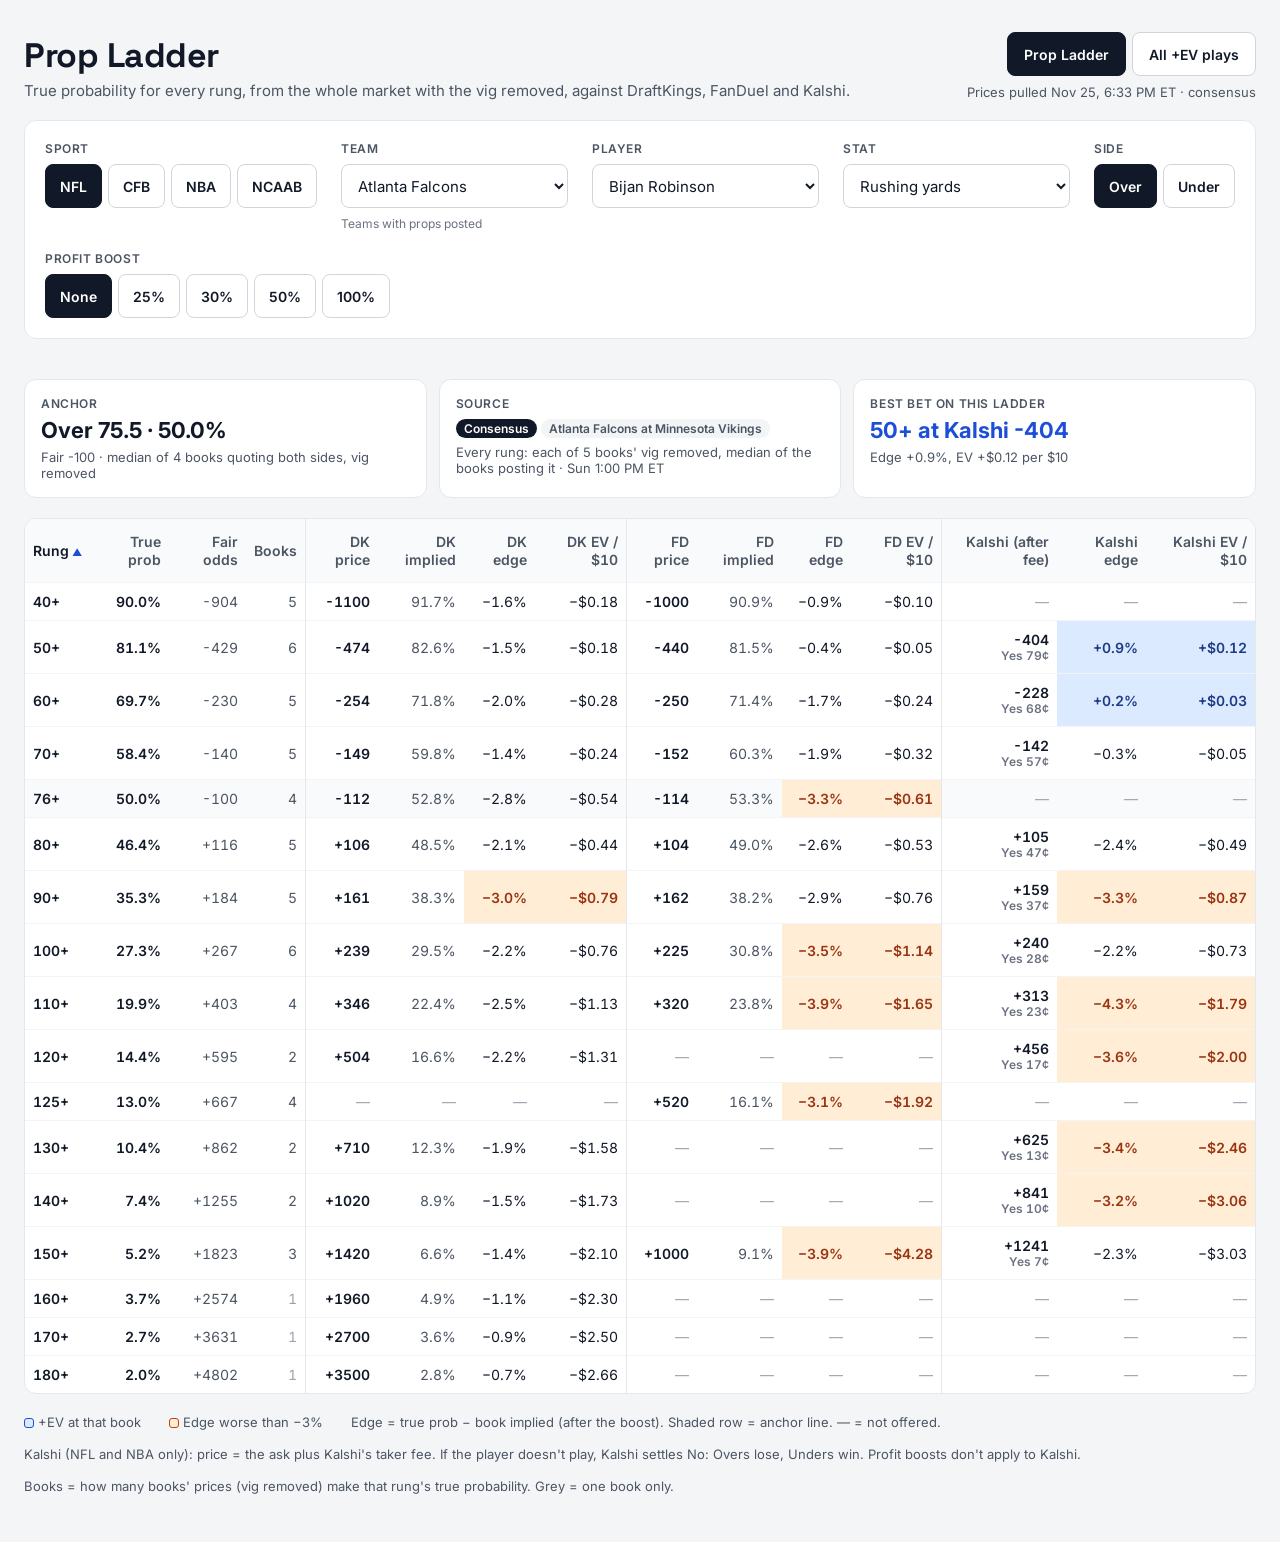
==== docs/index.html @ e1b98931 "Flag props whose true probability rests on one two-sided book ('1 source') Co-Authored-By: Claude Op" ====
<!doctype html>
<html lang="en">
<head>
<meta charset="utf-8">
<meta name="viewport" content="width=device-width, initial-scale=1">
<title>Prop Ladder</title>
<link rel="preconnect" href="https://fonts.googleapis.com">
<link href="https://fonts.googleapis.com/css2?family=Inter:wght@400;500;600;700&family=Space+Grotesk:wght@600;700&display=swap" rel="stylesheet">
<link rel="stylesheet" href="style.css">
</head>
<body>
<div class="wrap full">
  <header>
    <div>
      <h1>Prop Ladder</h1>
      <p class="sub">True probability for every rung, from the whole market with the vig removed, against DraftKings, FanDuel and Kalshi.</p>
    </div>
    <div class="hdr-right">
      <nav aria-label="Pages"><a href="index.html" aria-current="page">Prop Ladder</a><a href="plays.html">All +EV plays</a></nav>
      <p class="stamp" id="stamp">Loading prices…</p>
    </div>
  </header>

  <section class="card controls" aria-label="Choose a prop">
    <div class="field"><span class="lbl">Sport</span><div class="pills" id="sports"></div></div>
    <div class="field grow"><label class="lbl" for="team">Team</label><select id="team"></select><span class="hint">Teams with props posted</span></div>
    <div class="field grow"><label class="lbl" for="player">Player</label><select id="player"></select></div>
    <div class="field grow"><label class="lbl" for="stat">Stat</label><select id="stat"></select></div>
    <div class="field"><span class="lbl">Side</span><div class="pills" id="sides"></div></div>
    <div class="field"><span class="lbl">Profit boost</span><div class="pills" id="boosts"></div></div>
  </section>

  <div id="msg"></div>
  <section class="facts" id="facts" aria-label="Where the true probability comes from"></section>

  <section class="card tbl" aria-label="Ladder">
    <div class="scroll">
      <table class="fit">
        <thead><tr id="head">
          <th scope="col" class="l" data-k="rung" data-first="asc">Rung</th><th class="wr" scope="col" data-k="p">True prob</th><th class="wr" scope="col" data-k="fair">Fair odds</th><th scope="col" class="sep" data-k="n">Books</th>
          <th class="wr" scope="col" data-k="dkPrice">DK price</th><th class="wr" scope="col" data-k="dkBe">DK implied</th><th class="wr" scope="col" data-k="dkEdge">DK edge</th><th scope="col" class="wr sep" data-k="dkEv">DK EV / $10</th>
          <th class="wr" scope="col" data-k="fdPrice">FD price</th><th class="wr" scope="col" data-k="fdBe">FD implied</th><th class="wr" scope="col" data-k="fdEdge">FD edge</th><th scope="col" class="wr sep" data-k="fdEv">FD EV / $10</th>
          <th scope="col" class="wr" data-k="kaPrice">Kalshi (after fee)</th><th class="wr" scope="col" data-k="kaEdge">Kalshi edge</th><th class="wr" scope="col" data-k="kaEv">Kalshi EV / $10</th>
        </tr></thead>
        <tbody id="rows"></tbody>
      </table>
    </div>
  </section>

  <footer class="legend">
    <span><span class="sw" style="background:#DBEAFE;border:1px solid #1D4ED8"></span>+EV at that book</span>
    <span><span class="sw" style="background:#FFEDD5;border:1px solid #C2410C"></span>Edge worse than −3%</span>
    <span>Edge = true prob − book implied (after the boost). Shaded row = anchor line. — = not offered.</span>
    <span>Kalshi (NFL and NBA only): price = the ask plus Kalshi's taker fee. If the player doesn't play, Kalshi settles No: Overs lose, Unders win. Profit boosts don't apply to Kalshi.</span>
    <span>Books = how many books' prices (vig removed) make that rung's true probability. Grey = one book only.</span>
  </footer>
</div>
<script src="common.js"></script>
<script>
(async () => {
  const $ = (id) => document.getElementById(id);
  let data;
  try { data = await PL.load(); } catch (e) { $('stamp').textContent = 'Could not load prices'; $('msg').innerHTML = '<p class="warn">No price data yet. Run the Refresh prices Action in the repo.</p>'; return; }
  $('stamp').textContent = PL.stamp(data.pulledAt) + (data.source === 'wide' ? ' · wide (sharp first)' : ' · consensus');
  const props = data.props;
  const h = new URLSearchParams(location.hash.slice(1));
  const S = { sport: h.get('sport'), team: h.get('team'), pid: h.get('pid'), stat: h.get('stat'), side: h.get('side') || 'o', boost: +(h.get('boost') || 0), sort: { key: 'rung', dir: 'asc' } };

  const uniq = (xs) => [...new Set(xs)];
  function pills(el, items, cur, onPick) {
    el.innerHTML = '';
    for (const it of items) {
      const b = document.createElement('button');
      b.className = 'pill'; b.type = 'button'; b.textContent = it.label;
      b.setAttribute('aria-pressed', String(it.value === cur)); b.disabled = !!it.disabled;
      b.onclick = () => onPick(it.value);
      el.appendChild(b);
    }
  }
  function fill(sel, opts, cur) {
    sel.innerHTML = opts.map((o) => `<option value="${PL.esc(o.value)}"${o.value === cur ? ' selected' : ''}>${PL.esc(o.label)}</option>`).join('');
  }

  function render() {
    const sportsHave = uniq(props.map((p) => p.sport));
    if (!sportsHave.includes(S.sport)) S.sport = PL.SPORTS.find((s) => sportsHave.includes(s));
    pills($('sports'), PL.SPORTS.map((s) => ({ label: s, value: s, disabled: !sportsHave.includes(s) })), S.sport, (v) => { S.sport = v; S.team = S.pid = S.stat = null; render(); });

    const inSport = props.filter((p) => p.sport === S.sport);
    const teams = uniq(inSport.map((p) => p.teamName)).filter(Boolean).sort();
    if (!teams.includes(S.team)) S.team = teams[0];
    fill($('team'), teams.map((t) => ({ value: t, label: t })), S.team);

    const inTeam = inSport.filter((p) => p.teamName === S.team);
    const players = [...new Map(inTeam.map((p) => [p.pid, p.player])).entries()].sort((a, b) => a[1].localeCompare(b[1]));
    if (!players.some(([id]) => id === S.pid)) S.pid = players[0] && players[0][0];
    fill($('player'), players.map(([id, n]) => ({ value: id, label: n })), S.pid);

    const forPlayer = inTeam.filter((p) => p.pid === S.pid);
    if (!forPlayer.some((p) => p.stat === S.stat)) S.stat = forPlayer[0] && forPlayer[0].stat;
    fill($('stat'), forPlayer.map((p) => ({ value: p.stat, label: p.statLabel })), S.stat);

    pills($('sides'), [{ label: 'Over', value: 'o' }, { label: 'Under', value: 'u' }], S.side, (v) => { S.side = v; render(); });
    pills($('boosts'), PL.BOOSTS.map((b) => ({ label: b ? b + '%' : 'None', value: b })), S.boost, (v) => { S.boost = v; render(); });

    const prop = forPlayer.find((p) => p.stat === S.stat);
    history.replaceState(null, '', '#' + new URLSearchParams({ sport: S.sport || '', team: S.team || '', pid: S.pid || '', stat: S.stat || '', side: S.side, boost: S.boost }).toString());
    if (!prop) { $('facts').innerHTML = ''; $('rows').innerHTML = '<tr><td class="l" colspan="15">No props for this pick.</td></tr>'; return; }
    table(prop);
  }

  function table(prop) {
    const B = S.boost / 100, side = S.side, a = prop.anchor;
    let best = null;
    const rows = prop.rungs.filter((r) => r['dk' + side] != null || r['fd' + side] != null || r['ka' + side] != null).map((r) => {
      const { pW, pL } = PL.sideProbs(r, side);
      const pTrue = pW / Math.max(pW + pL, 1e-9);
      const k = { rung: side === 'o' ? r.l : -r.l, p: pTrue, fair: pTrue, n: r.n };
      const cells = ['dk', 'fd'].map((bk) => {
        const odds = r[bk + side];
        const sep = ' sep';
        if (odds == null) return `<td class="na">—</td><td class="na">—</td><td class="na">—</td><td class="na${sep}">—</td>`;
        const x = PL.price(odds, pW, pL, B);
        Object.assign(k, { [bk + 'Price']: PL.payout(odds), [bk + 'Be']: x.be, [bk + 'Edge']: x.edge, [bk + 'Ev']: x.ev });
        if (x.ev > 0 && (!best || x.ev > best.ev)) best = { ...x, odds, bk, label: PL.rungLabel(r.l, side) };
        const cls = x.edge > 0 ? 'plus' : x.edge < -0.03 ? 'minus' : '';
        return `<td class="b">${PL.fmtOdds(odds)}</td><td class="m">${PL.pct(x.be)}</td><td class="${cls}">${PL.signedPct(x.edge)}</td><td class="${cls}${sep}">${PL.money(x.ev)}</td>`;
      });
      // Kalshi: price already includes its taker fee; profit boosts don't apply
      const ko = r['ka' + side], kc = r['kp' + side];
      let kcells = '<td class="na">—</td><td class="na">—</td><td class="na">—</td>';
      if (ko != null) {
        const x = PL.price(ko, pW, pL, 0);
        Object.assign(k, { kaPrice: PL.payout(ko), kaEdge: x.edge, kaEv: x.ev });
        if (x.ev > 0 && (!best || x.ev > best.ev)) best = { ...x, odds: ko, bk: 'ka', label: PL.rungLabel(r.l, side) };
        const cls = x.edge > 0 ? 'plus' : x.edge < -0.03 ? 'minus' : '';
        kcells = `<td class="b">${PL.fmtOdds(ko)}<span class="sub2">${side === 'o' ? 'Yes' : 'No'} ${kc}¢</span></td><td class="${cls}">${PL.signedPct(x.edge)}</td><td class="${cls}">${PL.money(x.ev)}</td>`;
      }
      cells.push(kcells);
      return { k, html: `<tr class="${r.a ? 'anchor' : ''}"><th scope="row" class="l b">${PL.rungLabel(r.l, side)}</th><td class="b">${PL.pct(pTrue)}</td><td class="m">${PL.fair(pTrue)}</td><td class="m sep${r.n < 2 ? ' na' : ''}">${r.n}${r.sf ? ' · ' + r.ns + ' sharp' : ''}</td>${cells[0]}${cells[1]}${cells[2]}</tr>` };
    });
    PL.sortHeaders($('head'), S, () => table(prop));
    $('msg').innerHTML = a.n < 2 ? `<p class="warn"><b>1 source:</b> only one book quotes both sides of this prop, so its vig-free number rests on that single book${data.source === 'wide' ? ' (often an exchange)' : ''}. DraftKings, FanDuel and Kalshi prices below are real, but treat the true probabilities and edges as rough.</p>` : '';
    $('rows').innerHTML = PL.sortRows(rows, S.sort).map((x) => x.html).join('') || '<tr><td class="l" colspan="15">Neither book offers this side.</td></tr>';
    const curveTxt = data.source === 'wide'
      ? `Each book's vig removed; rungs 2+ sharp books price use the sharp books' median, the rest the median of all ${prop.books} books`
      : `Every rung: each of ${prop.books} books' vig removed, median of the books posting it`;
    const game = data.games.find((g) => g.id === prop.game);
    const vs = game ? (game.away.name + ' at ' + game.home.name) : '';
    $('facts').innerHTML = `
      <div class="card fact"><span class="lbl">Anchor</span><span class="big">Over ${a.l} · ${PL.pct(a.p)}</span>
        <span class="small">Fair ${PL.fmtOdds(a.fair)} · ${a.n >= 2 ? 'median of ' + a.n + ' books quoting both sides, vig removed' : 'only 1 book quotes both sides: weak anchor'}</span></div>
      <div class="card fact"><span class="lbl">Source</span><span><span class="tag dark">${data.source === 'wide' ? 'Wide · sharp first' : 'Consensus'}</span> <span class="tag">${PL.esc(vs)}</span></span>
        <span class="small">${PL.esc(curveTxt)} · ${PL.when(prop.start)} ET</span></div>
      <div class="card fact"><span class="lbl">Best bet on this ladder</span>
        <span class="big ${best ? 'good' : ''}">${best ? best.label + ' at ' + ({ dk: 'DraftKings', fd: 'FanDuel', ka: 'Kalshi' })[best.bk] + ' ' + PL.fmtOdds(best.odds) : 'No +EV rung'}</span>
        <span class="small">${best ? 'Edge ' + PL.signedPct(best.edge) + ', EV ' + PL.money(best.ev) + ' per $10' + (S.boost ? ' with the boost' : '') : 'Try the other side or a profit boost'}</span></div>`;
  }

  $('team').onchange = (e) => { S.team = e.target.value; S.pid = S.stat = null; render(); };
  $('player').onchange = (e) => { S.pid = e.target.value; S.stat = null; render(); };
  $('stat').onchange = (e) => { S.stat = e.target.value; render(); };
  render();
})();
</script>
</body>
</html>
---- docs/style.css ----
:root{--ink:#111827;--muted:#4B5563;--faint:#6B7280;--line:#E5E7EB;--soft:#F9FAFB;--bg:#F4F5F7;--plus-bg:#DBEAFE;--plus:#1E3A8A;--accent:#1D4ED8;--minus-bg:#FFEDD5;--minus:#9A3412}
*{box-sizing:border-box}
body{margin:0;background:var(--bg);color:var(--ink);font-family:Inter,system-ui,-apple-system,"Segoe UI",sans-serif}
a{color:var(--accent)}a:hover{color:#1E3A8A}
.wrap{max-width:1180px;margin:0 auto;padding:32px 24px 48px;display:flex;flex-direction:column;gap:20px}
header{display:flex;flex-wrap:wrap;align-items:flex-end;justify-content:space-between;gap:12px}
h1{margin:0;font-family:"Space Grotesk",Inter,sans-serif;font-size:34px;font-weight:700;letter-spacing:-.5px}
.sub{margin:4px 0 0;font-size:15px;color:var(--muted)}
.hdr-right{display:flex;flex-direction:column;align-items:flex-end;gap:8px}
nav{display:flex;gap:6px}
nav a{height:44px;display:inline-flex;align-items:center;padding:0 16px;border-radius:8px;border:1px solid #D1D5DB;background:#fff;color:var(--ink);font-size:14px;font-weight:600;text-decoration:none}
nav a[aria-current=page]{background:var(--ink);border-color:var(--ink);color:#fff}
.stamp{margin:0;font-size:13px;color:var(--muted)}
.card{background:#fff;border:1px solid var(--line);border-radius:12px}
.controls{padding:20px;display:flex;flex-wrap:wrap;gap:20px 24px;align-items:flex-start}
.field{display:flex;flex-direction:column;gap:8px}
.field.grow{flex:1 1 190px}
.lbl{font-size:12px;font-weight:600;color:var(--muted);text-transform:uppercase;letter-spacing:.6px}
.hint{font-size:12px;color:var(--faint)}
.pills{display:flex;gap:6px;flex-wrap:wrap}
.pill{height:44px;min-width:56px;padding:0 14px;border-radius:8px;font:600 14px Inter,system-ui,sans-serif;border:1px solid #D1D5DB;background:#fff;color:var(--ink);cursor:pointer}
.pill[aria-pressed=true]{background:var(--ink);border-color:var(--ink);color:#fff}
.pill:disabled{color:#9CA3AF;cursor:not-allowed}
select{height:44px;border:1px solid #D1D5DB;border-radius:8px;padding:0 12px;font:15px Inter,system-ui,sans-serif;background:#fff;color:var(--ink);width:100%}
.facts{display:grid;grid-template-columns:repeat(auto-fit,minmax(240px,1fr));gap:12px}
.fact{padding:16px;display:flex;flex-direction:column;gap:6px}
.big{font-size:22px;font-weight:700}
.big.good{color:var(--accent)}
.small{font-size:13px;color:var(--muted)}
.tag{display:inline-block;padding:2px 8px;border-radius:999px;font-size:12px;font-weight:600;background:#F3F4F6;color:var(--muted)}
.tag.dark{background:var(--ink);color:#fff}
.tbl{overflow:hidden}
.scroll{overflow-x:auto}
table{width:100%;border-collapse:collapse;font-size:14px;font-variant-numeric:tabular-nums}
th,td{padding:11px 10px;text-align:right;white-space:nowrap}
th:first-child,td:first-child{padding-left:16px}
th:last-child,td:last-child{padding-right:16px}
thead tr{background:var(--soft);color:var(--muted)}
thead th{font-weight:600}
tbody tr{border-top:1px solid #F3F4F6}
tbody tr.anchor{background:var(--soft)}
.l{text-align:left}
.sep{border-right:1px solid var(--line)}
.b{font-weight:600}
.m{color:var(--muted)}
.na{color:#9CA3AF}
.plus{background:var(--plus-bg);color:var(--plus);font-weight:600}
.minus{background:var(--minus-bg);color:var(--minus);font-weight:600}
.chip{display:inline-block;min-width:56px;padding:4px 8px;border-radius:6px;background:var(--plus-bg);color:var(--plus);font-weight:700}
.legend{display:flex;flex-wrap:wrap;gap:16px 28px;font-size:13px;color:var(--muted)}
.sw{display:inline-block;width:10px;height:10px;border-radius:3px;vertical-align:-1px;margin-right:4px}
.empty{margin:0;padding:24px 16px;color:var(--muted);font-size:14px}
.warn{padding:12px 16px;border-radius:10px;background:#FEF3C7;color:#78350F;font-size:14px}
@media (max-width:640px){.hdr-right{align-items:flex-start}h1{font-size:28px}}
.sort{background:none;border:0;padding:4px 0;font:inherit;color:inherit;cursor:pointer;white-space:nowrap}
.sort:hover{color:var(--ink)}
.arr{font-size:10px;color:var(--accent)}
th[aria-sort=ascending],th[aria-sort=descending]{color:var(--ink)}
.wrap.full{max-width:1440px}
.fit th,.fit td{padding:10px 8px}
.fit td.wr,.fit th.wr{white-space:normal}
.fit td.wr{min-width:110px}
.sub2{display:block;font-size:12px;color:var(--faint)}
.fit th.wr{min-width:0;line-height:1.25}
.fit th.wr .sort{white-space:normal;text-align:inherit}
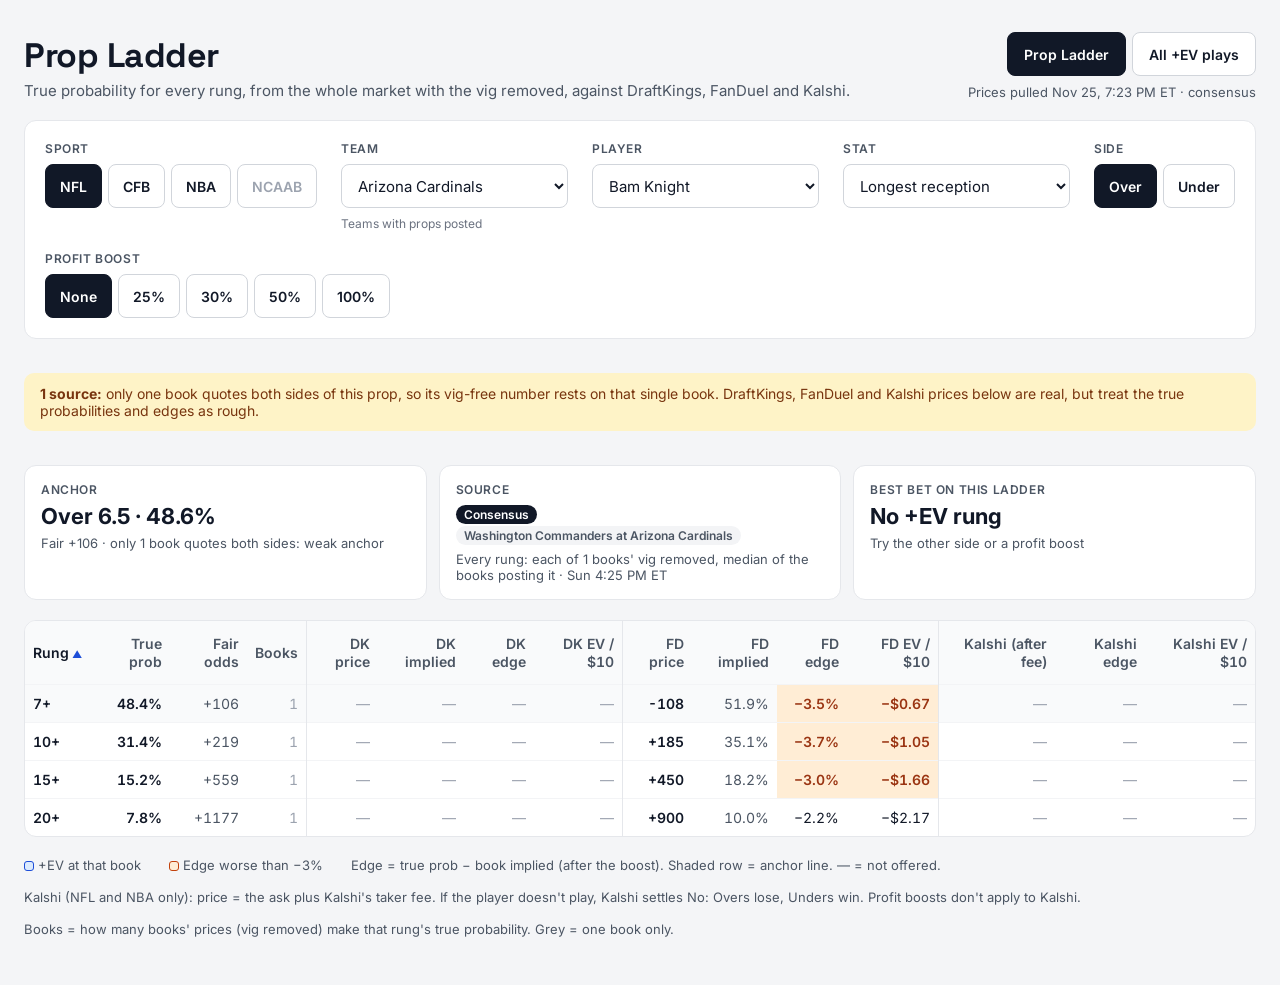
==== commit 880a1933: "Pinnacle version: PinnOdds anchor + shifted market ladder, own pages, play log and head-to-head Co-A" ====
--- a/docs/index.html
+++ b/docs/index.html
@@ -61,7 +61,7 @@
   const $ = (id) => document.getElementById(id);
   let data;
   try { data = await PL.load(); } catch (e) { $('stamp').textContent = 'Could not load prices'; $('msg').innerHTML = '<p class="warn">No price data yet. Run the Refresh prices Action in the repo.</p>'; return; }
-  $('stamp').textContent = PL.stamp(data.pulledAt) + (data.source === 'wide' ? ' · wide (sharp first)' : ' · consensus');
+  $('stamp').textContent = PL.stamp(data.pulledAt) + ({ wide: ' · wide (sharp first)', pinnacle: ' · Pinnacle' }[data.source] || ' · consensus');
   const props = data.props;
   const h = new URLSearchParams(location.hash.slice(1));
   const S = { sport: h.get('sport'), team: h.get('team'), pid: h.get('pid'), stat: h.get('stat'), side: h.get('side') || 'o', boost: +(h.get('boost') || 0), sort: { key: 'rung', dir: 'asc' } };
@@ -140,17 +140,21 @@
       return { k, html: `<tr class="${r.a ? 'anchor' : ''}"><th scope="row" class="l b">${PL.rungLabel(r.l, side)}</th><td class="b">${PL.pct(pTrue)}</td><td class="m">${PL.fair(pTrue)}</td><td class="m sep${r.n < 2 ? ' na' : ''}">${r.n}${r.sf ? ' · ' + r.ns + ' sharp' : ''}</td>${cells[0]}${cells[1]}${cells[2]}</tr>` };
     });
     PL.sortHeaders($('head'), S, () => table(prop));
-    $('msg').innerHTML = a.n < 2 ? `<p class="warn"><b>1 source:</b> only one book quotes both sides of this prop, so its vig-free number rests on that single book${data.source === 'wide' ? ' (often an exchange)' : ''}. DraftKings, FanDuel and Kalshi prices below are real, but treat the true probabilities and edges as rough.</p>` : '';
+    const isPin = data.source === 'pinnacle';
+    $('msg').innerHTML = isPin && !prop.pin ? `<p class="warn"><b>No Pinnacle line</b> for this prop, so these are the 9-book numbers. Pinnacle-based props are the ones with a Pinnacle anchor.</p>`
+      : (a.n < 2 && !prop.pin) ? `<p class="warn"><b>1 source:</b> only one book quotes both sides of this prop, so its vig-free number rests on that single book${data.source === 'wide' ? ' (often an exchange)' : ''}. DraftKings, FanDuel and Kalshi prices below are real, but treat the true probabilities and edges as rough.</p>` : '';
     $('rows').innerHTML = PL.sortRows(rows, S.sort).map((x) => x.html).join('') || '<tr><td class="l" colspan="15">Neither book offers this side.</td></tr>';
-    const curveTxt = data.source === 'wide'
+    const curveTxt = isPin && prop.pin
+      ? `Pinnacle sets the anchor; every rung is the 9-book market ladder shifted to match Pinnacle at its line`
+      : data.source === 'wide'
       ? `Each book's vig removed; rungs 2+ sharp books price use the sharp books' median, the rest the median of all ${prop.books} books`
       : `Every rung: each of ${prop.books} books' vig removed, median of the books posting it`;
     const game = data.games.find((g) => g.id === prop.game);
     const vs = game ? (game.away.name + ' at ' + game.home.name) : '';
     $('facts').innerHTML = `
-      <div class="card fact"><span class="lbl">Anchor</span><span class="big">Over ${a.l} · ${PL.pct(a.p)}</span>
-        <span class="small">Fair ${PL.fmtOdds(a.fair)} · ${a.n >= 2 ? 'median of ' + a.n + ' books quoting both sides, vig removed' : 'only 1 book quotes both sides: weak anchor'}</span></div>
-      <div class="card fact"><span class="lbl">Source</span><span><span class="tag dark">${data.source === 'wide' ? 'Wide · sharp first' : 'Consensus'}</span> <span class="tag">${PL.esc(vs)}</span></span>
+      <div class="card fact"><span class="lbl">${prop.pin ? 'Pinnacle anchor' : 'Anchor'}</span><span class="big">Over ${a.l} · ${PL.pct(a.p)}</span>
+        <span class="small">Fair ${PL.fmtOdds(a.fair)} · ${prop.pin ? "Pinnacle's line, vig removed" + (prop.pin.risk ? ' · Pinnacle limit $' + Number(prop.pin.risk).toLocaleString() : '') : a.n >= 2 ? 'median of ' + a.n + ' books quoting both sides, vig removed' : 'only 1 book quotes both sides: weak anchor'}</span></div>
+      <div class="card fact"><span class="lbl">Source</span><span><span class="tag dark">${isPin ? (prop.pin ? 'Pinnacle' : 'No Pinnacle line · 9-book') : data.source === 'wide' ? 'Wide · sharp first' : 'Consensus'}</span> <span class="tag">${PL.esc(vs)}</span></span>
         <span class="small">${PL.esc(curveTxt)} · ${PL.when(prop.start)} ET</span></div>
       <div class="card fact"><span class="lbl">Best bet on this ladder</span>
         <span class="big ${best ? 'good' : ''}">${best ? best.label + ' at ' + ({ dk: 'DraftKings', fd: 'FanDuel', ka: 'Kalshi' })[best.bk] + ' ' + PL.fmtOdds(best.odds) : 'No +EV rung'}</span>
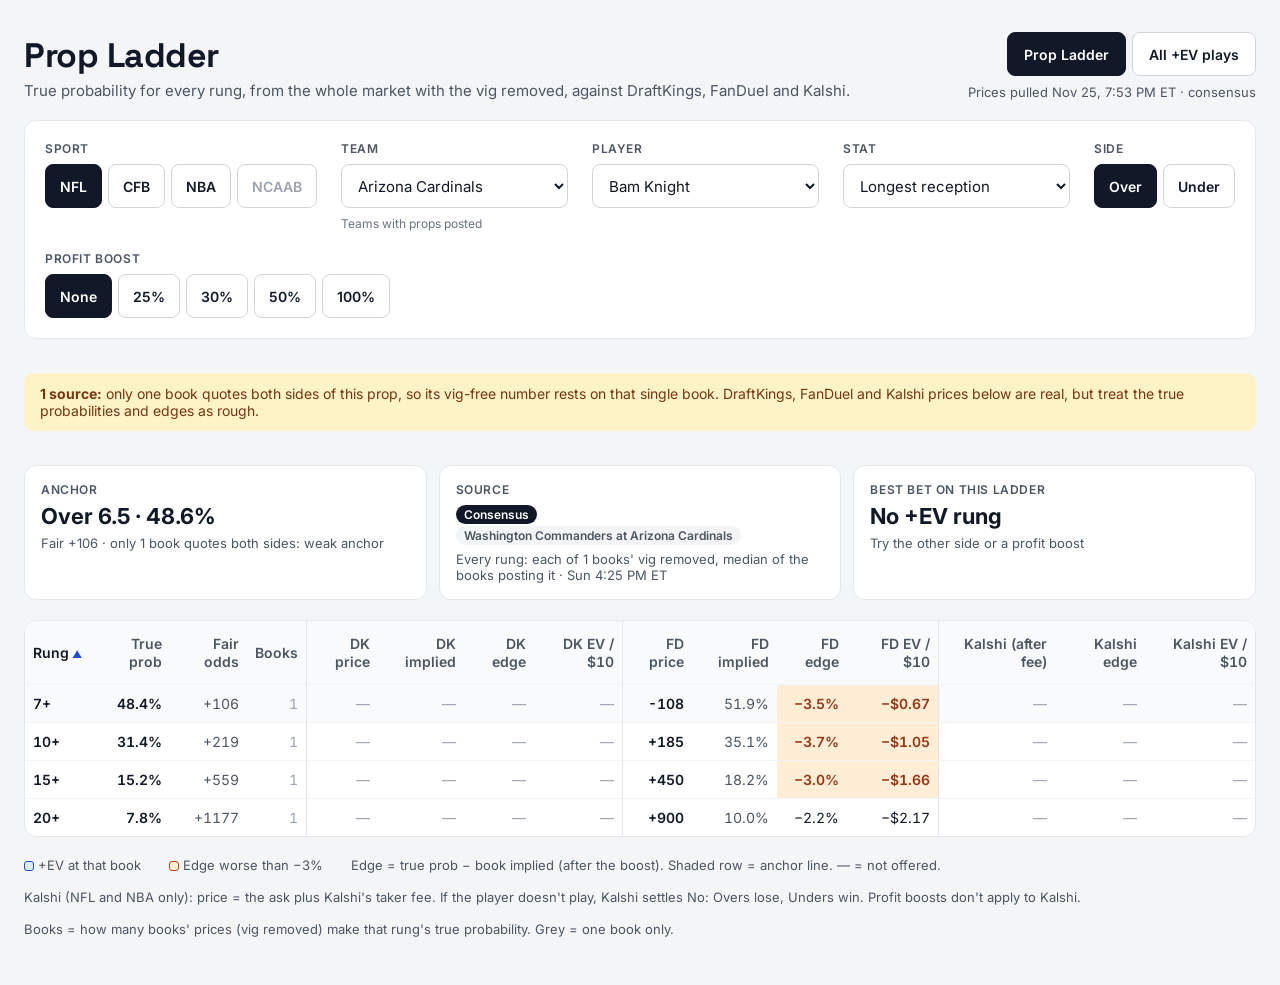
==== commit 8d6cf77d: "Pinnacle ladder: mark and start on Pinnacle-priced players and stats Co-Authored-By: Claude Opus 5.5" ====
--- a/docs/index.html
+++ b/docs/index.html
@@ -93,12 +93,14 @@
 
     const inTeam = inSport.filter((p) => p.teamName === S.team);
     const players = [...new Map(inTeam.map((p) => [p.pid, p.player])).entries()].sort((a, b) => a[1].localeCompare(b[1]));
-    if (!players.some(([id]) => id === S.pid)) S.pid = players[0] && players[0][0];
-    fill($('player'), players.map(([id, n]) => ({ value: id, label: n })), S.pid);
+    // Pinnacle version: mark (and start on) props Pinnacle actually prices
+    const pinPid = new Set(inTeam.filter((p) => p.pin).map((p) => p.pid));
+    if (!players.some(([id]) => id === S.pid)) S.pid = (players.find(([id]) => pinPid.has(id)) || players[0] || [])[0];
+    fill($('player'), players.map(([id, n]) => ({ value: id, label: n + (pinPid.has(id) ? ' · Pinnacle' : '') })), S.pid);
 
     const forPlayer = inTeam.filter((p) => p.pid === S.pid);
-    if (!forPlayer.some((p) => p.stat === S.stat)) S.stat = forPlayer[0] && forPlayer[0].stat;
-    fill($('stat'), forPlayer.map((p) => ({ value: p.stat, label: p.statLabel })), S.stat);
+    if (!forPlayer.some((p) => p.stat === S.stat)) S.stat = (forPlayer.find((p) => p.pin) || forPlayer[0] || {}).stat;
+    fill($('stat'), forPlayer.map((p) => ({ value: p.stat, label: p.statLabel + (p.pin ? ' · Pinnacle' : '') })), S.stat);
 
     pills($('sides'), [{ label: 'Over', value: 'o' }, { label: 'Under', value: 'u' }], S.side, (v) => { S.side = v; render(); });
     pills($('boosts'), PL.BOOSTS.map((b) => ({ label: b ? b + '%' : 'None', value: b })), S.boost, (v) => { S.boost = v; render(); });
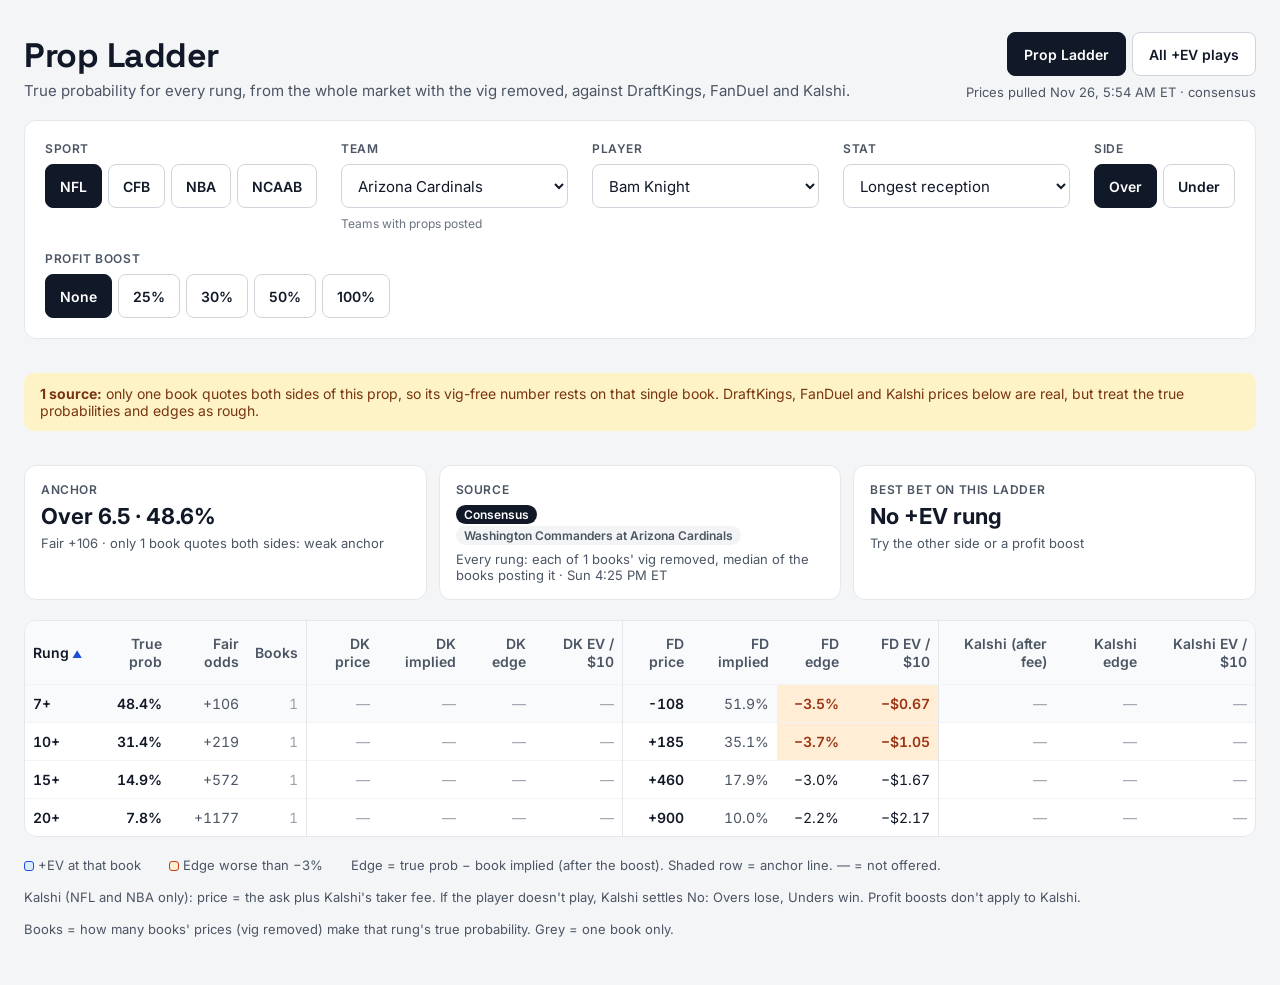
==== commit de72c86c: "Load the site bar on every page Co-Authored-By: Claude Fable 5.2 <noreply@anthropic.com> Claude-Sess" ====
--- a/docs/index.html
+++ b/docs/index.html
@@ -9,6 +9,7 @@
 <link rel="stylesheet" href="style.css">
 </head>
 <body>
+<script src="/site-bar.js" data-shell="2"></script>
 <div class="wrap full">
   <header>
     <div>
--- a/docs/style.css
+++ b/docs/style.css
@@ -7,9 +7,9 @@
 h1{margin:0;font-family:"Space Grotesk",Inter,sans-serif;font-size:34px;font-weight:700;letter-spacing:-.5px}
 .sub{margin:4px 0 0;font-size:15px;color:var(--muted)}
 .hdr-right{display:flex;flex-direction:column;align-items:flex-end;gap:8px}
-nav{display:flex;gap:6px}
-nav a{height:44px;display:inline-flex;align-items:center;padding:0 16px;border-radius:8px;border:1px solid #D1D5DB;background:#fff;color:var(--ink);font-size:14px;font-weight:600;text-decoration:none}
-nav a[aria-current=page]{background:var(--ink);border-color:var(--ink);color:#fff}
+nav[aria-label=Pages]{display:flex;gap:6px}
+nav[aria-label=Pages] a{height:44px;display:inline-flex;align-items:center;padding:0 16px;border-radius:8px;border:1px solid #D1D5DB;background:#fff;color:var(--ink);font-size:14px;font-weight:600;text-decoration:none}
+nav[aria-label=Pages] a[aria-current=page]{background:var(--ink);border-color:var(--ink);color:#fff}
 .stamp{margin:0;font-size:13px;color:var(--muted)}
 .card{background:#fff;border:1px solid var(--line);border-radius:12px}
 .controls{padding:20px;display:flex;flex-wrap:wrap;gap:20px 24px;align-items:flex-start}
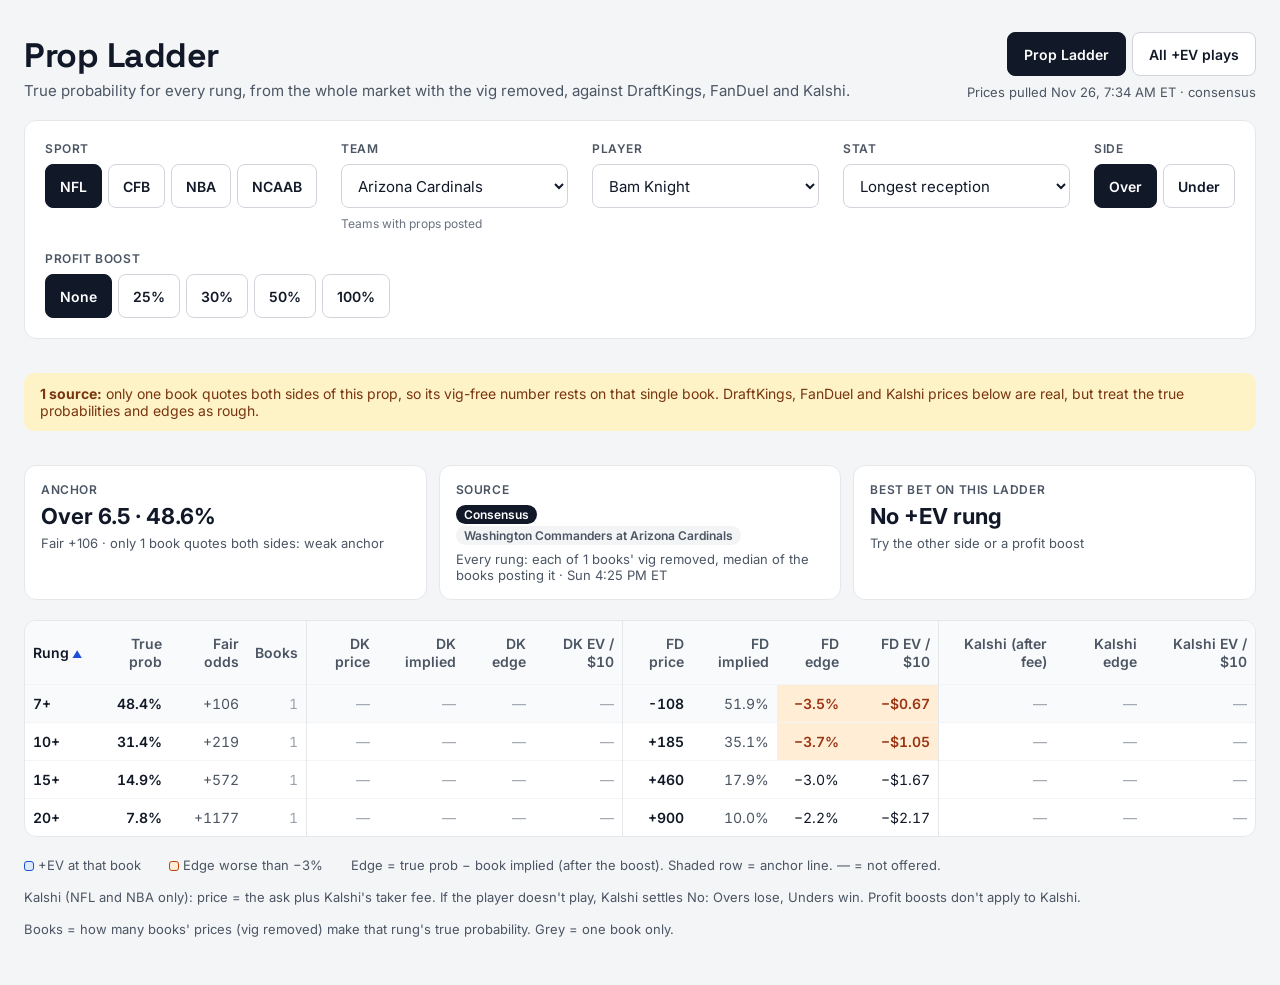
==== commit cddc948e: "Phones: ladder, All +EV plays and Results summaries as cards Co-Authored-By: Claude Fable 5.2 <norep" ====
--- a/docs/index.html
+++ b/docs/index.html
@@ -36,7 +36,7 @@
 
   <section class="card tbl" aria-label="Ladder">
     <div class="scroll">
-      <table class="fit">
+      <table class="fit m-ladder">
         <thead><tr id="head">
           <th scope="col" class="l" data-k="rung" data-first="asc">Rung</th><th class="wr" scope="col" data-k="p">True prob</th><th class="wr" scope="col" data-k="fair">Fair odds</th><th scope="col" class="sep" data-k="n">Books</th>
           <th class="wr" scope="col" data-k="dkPrice">DK price</th><th class="wr" scope="col" data-k="dkBe">DK implied</th><th class="wr" scope="col" data-k="dkEdge">DK edge</th><th scope="col" class="wr sep" data-k="dkEv">DK EV / $10</th>
--- a/docs/style.css
+++ b/docs/style.css
@@ -63,3 +63,33 @@
 .sub2{display:block;font-size:12px;color:var(--faint)}
 .fit th.wr{min-width:0;line-height:1.25}
 .fit th.wr .sort{white-space:normal;text-align:inherit}
+
+/* ---- phones: every table as one card per row (labels come from the rules below, so a column
+   added, removed or reordered in a table means updating its labels here) ---- */
+.m-more{display:none}
+@media (max-width:760px){
+.m-ladder,.m-plays,table.compact,.m-ladder tbody,.m-plays tbody tbody,table.compact tbody{display:block}
+.m-ladder thead,.m-plays thead thead,table.compact thead{display:none}
+.m-ladder tr,.m-plays tr tr,table.compact tr{display:grid;grid-template-columns:repeat(4,minmax(0,1fr));gap:8px 10px;padding:12px 16px;border-top:1px solid var(--line,#E5E7EB)}
+.m-ladder tr:first-child,.m-plays tr:first-child tr:first-child,table.compact tr:first-child{border-top:0}
+.m-ladder th,.m-ladder td,.m-plays td td,table.compact th,table.compact td{display:block;min-width:0;padding:0;text-align:left;white-space:normal;font-size:15px}
+.m-ladder td::before,.m-plays td::before td::before,table.compact td::before{display:block;font-size:11px;font-weight:500;letter-spacing:.02em;color:#6B7280;line-height:1.3}
+td[colspan]{grid-column:1/-1}td[colspan]::before{content:none!important}
+.m-ladder th{font-size:20px;align-self:center}
+.m-ladder td.na:nth-child(n+5){display:none}
+.m-ladder td:nth-child(13){grid-column:1/span 2}
+.m-ladder tr>:nth-child(2)::before{content:"True prob"}.m-ladder tr>:nth-child(3)::before{content:"Fair odds"}.m-ladder tr>:nth-child(4)::before{content:"Books"}.m-ladder tr>:nth-child(5)::before{content:"DK price"}.m-ladder tr>:nth-child(6)::before{content:"DK implied"}.m-ladder tr>:nth-child(7)::before{content:"DK edge"}.m-ladder tr>:nth-child(8)::before{content:"DK EV / $10"}.m-ladder tr>:nth-child(9)::before{content:"FD price"}.m-ladder tr>:nth-child(10)::before{content:"FD implied"}.m-ladder tr>:nth-child(11)::before{content:"FD edge"}.m-ladder tr>:nth-child(12)::before{content:"FD EV / $10"}.m-ladder tr>:nth-child(13)::before{content:"Kalshi (after fee)"}.m-ladder tr>:nth-child(14)::before{content:"Kalshi edge"}.m-ladder tr>:nth-child(15)::before{content:"Kalshi EV / $10"}
+.m-plays tr{grid-template-columns:repeat(3,minmax(0,1fr))}
+.m-plays td:nth-child(1){grid-column:1;grid-row:1;align-self:center}
+.m-plays td:nth-child(2){grid-column:2/-1;grid-row:1;font-size:16px;align-self:center}
+.m-plays td:nth-child(3),.m-plays td:nth-child(10){grid-column:1/-1}
+.m-plays td.wr{min-width:0}
+.m-plays tr>:nth-child(4)::before{content:"Book"}.m-plays tr>:nth-child(5)::before{content:"Price"}.m-plays tr>:nth-child(6)::before{content:"Book implied"}.m-plays tr>:nth-child(7)::before{content:"True prob"}.m-plays tr>:nth-child(8)::before{content:"EV / $10"}.m-plays tr>:nth-child(9)::before{content:"Books"}.m-plays tr>:nth-child(10)::before{content:"Game"}
+.m-plays tbody:not(.all) tr:nth-child(n+26){display:none}
+.m-more{display:block;margin:0;padding:8px 16px 16px}
+
+table.compact tr{grid-template-columns:repeat(3,minmax(0,1fr))}
+table.compact th{grid-column:1/-1;font-size:16px;padding-left:0!important}
+.m-ladder th{padding-left:0!important}.m-ladder .sep,.m-plays .sep{border:0}
+table.compact:has(#hhead) tr>:nth-child(2)::before{content:"Props"}table.compact:has(#hhead) tr>:nth-child(3)::before{content:"Rungs"}table.compact:has(#hhead) tr>:nth-child(4)::before{content:"Brier 9-book"}table.compact:has(#hhead) tr>:nth-child(5)::before{content:"Brier Wide"}table.compact:has(#hhead) tr>:nth-child(6)::before{content:"Wide − 9-book"}table.compact:has(#hhead) tr>:nth-child(7)::before{content:"Avg gap"}table.compact:not(:has(#hhead)) tr>:nth-child(2)::before{content:"Plays"}table.compact:not(:has(#hhead)) tr>:nth-child(3)::before{content:"W-L"}table.compact:not(:has(#hhead)) tr>:nth-child(4)::before{content:"Win %"}table.compact:not(:has(#hhead)) tr>:nth-child(5)::before{content:"Exp."}table.compact:not(:has(#hhead)) tr>:nth-child(6)::before{content:"Profit"}table.compact:not(:has(#hhead)) tr>:nth-child(7)::before{content:"ROI"}table.compact:not(:has(#hhead)) tr>:nth-child(8)::before{content:"CLV"}
+}
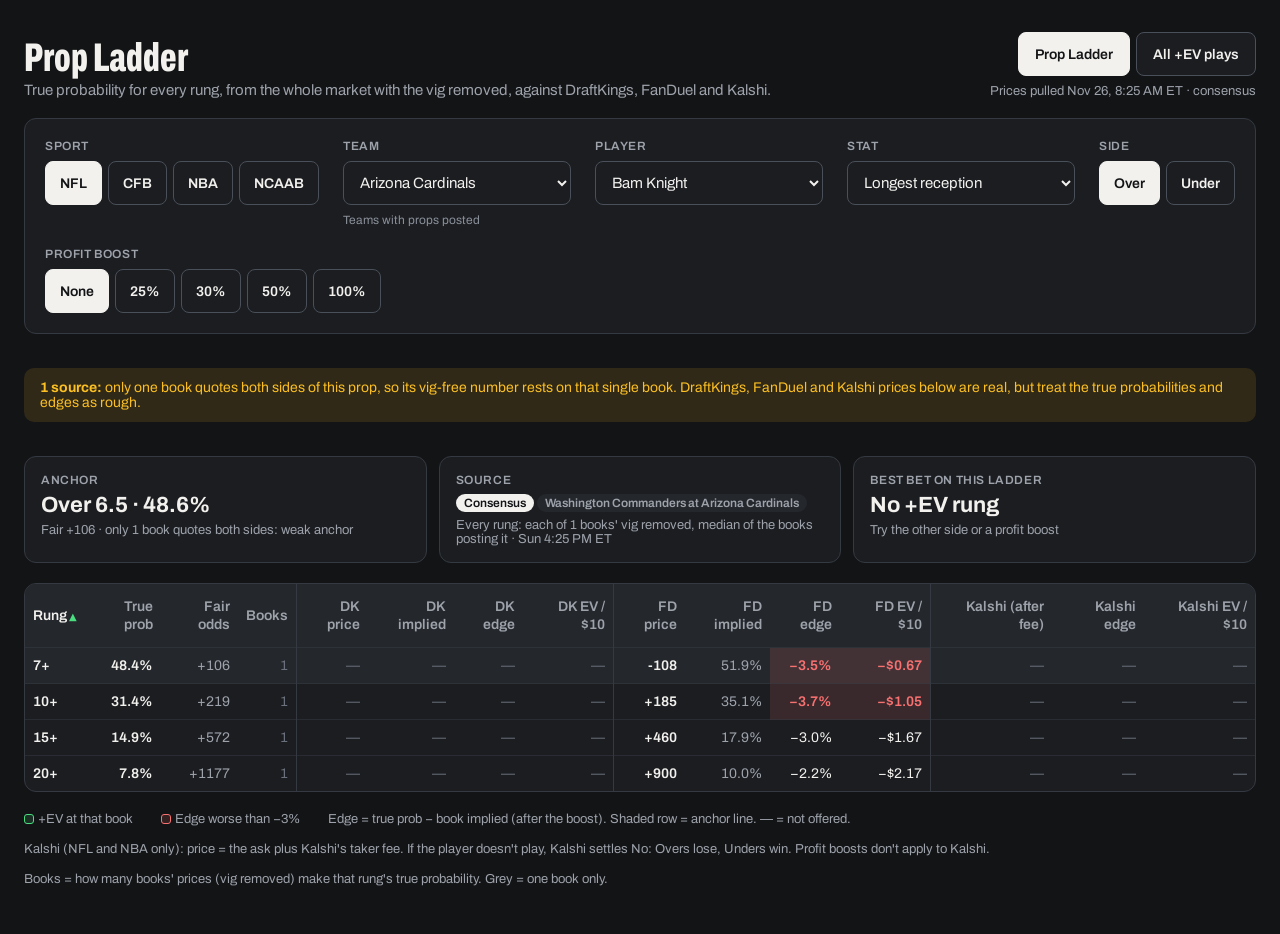
==== commit db544b60: "One site: Prop Ladder goes dark; repair the phone card rules The pages use the Weekly Gridiron Board" ====
--- a/docs/index.html
+++ b/docs/index.html
@@ -5,7 +5,7 @@
 <meta name="viewport" content="width=device-width, initial-scale=1">
 <title>Prop Ladder</title>
 <link rel="preconnect" href="https://fonts.googleapis.com">
-<link href="https://fonts.googleapis.com/css2?family=Inter:wght@400;500;600;700&family=Space+Grotesk:wght@600;700&display=swap" rel="stylesheet">
+<link href="https://fonts.googleapis.com/css2?family=Archivo:wdth,wght@62..125,400..800&display=swap" rel="stylesheet">
 <link rel="stylesheet" href="style.css">
 </head>
 <body>
@@ -49,8 +49,8 @@
   </section>
 
   <footer class="legend">
-    <span><span class="sw" style="background:#DBEAFE;border:1px solid #1D4ED8"></span>+EV at that book</span>
-    <span><span class="sw" style="background:#FFEDD5;border:1px solid #C2410C"></span>Edge worse than −3%</span>
+    <span><span class="sw" style="background:var(--plus-bg);border:1px solid var(--plus)"></span>+EV at that book</span>
+    <span><span class="sw" style="background:var(--minus-bg);border:1px solid var(--minus)"></span>Edge worse than −3%</span>
     <span>Edge = true prob − book implied (after the boost). Shaded row = anchor line. — = not offered.</span>
     <span>Kalshi (NFL and NBA only): price = the ask plus Kalshi's taker fee. If the player doesn't play, Kalshi settles No: Overs lose, Unders win. Profit boosts don't apply to Kalshi.</span>
     <span>Books = how many books' prices (vig removed) make that rung's true probability. Grey = one book only.</span>
--- a/docs/style.css
+++ b/docs/style.css
@@ -1,34 +1,35 @@
-:root{--ink:#111827;--muted:#4B5563;--faint:#6B7280;--line:#E5E7EB;--soft:#F9FAFB;--bg:#F4F5F7;--plus-bg:#DBEAFE;--plus:#1E3A8A;--accent:#1D4ED8;--minus-bg:#FFEDD5;--minus:#9A3412}
+:root{--ink:#f2f1ee;--muted:#9da2ab;--faint:#8a909a;--line:#353a42;--hair:rgba(53,58,66,.55);--edge:#4a505a;--soft:#24272c;--bg:#131416;--panel:#1b1d21;--on-ink:#131416;--off:#6b717c;--plus-bg:rgba(74,222,128,.14);--plus:#4ade80;--accent:#4ade80;--minus-bg:rgba(248,113,113,.14);--minus:#f87171;--warn-bg:rgba(251,191,36,.12);--warn:#fbbf24;--chart:#5598e7;color-scheme:dark}
+@media print{:root{--ink:#111827;--muted:#4B5563;--faint:#6B7280;--line:#E5E7EB;--hair:#F3F4F6;--edge:#D1D5DB;--soft:#F9FAFB;--bg:#fff;--panel:#fff;--on-ink:#fff;--off:#9CA3AF;--plus-bg:#DBEAFE;--plus:#1E3A8A;--accent:#1D4ED8;--minus-bg:#FFEDD5;--minus:#9A3412;--warn-bg:#FEF3C7;--warn:#78350F;--chart:#1D4ED8;color-scheme:light}}
 *{box-sizing:border-box}
-body{margin:0;background:var(--bg);color:var(--ink);font-family:Inter,system-ui,-apple-system,"Segoe UI",sans-serif}
-a{color:var(--accent)}a:hover{color:#1E3A8A}
+body{margin:0;background:var(--bg);color:var(--ink);font-family:Archivo,system-ui,-apple-system,"Segoe UI",sans-serif}
+a{color:var(--ink)}a:hover{color:var(--on-ink)}
 .wrap{max-width:1180px;margin:0 auto;padding:32px 24px 48px;display:flex;flex-direction:column;gap:20px}
 header{display:flex;flex-wrap:wrap;align-items:flex-end;justify-content:space-between;gap:12px}
-h1{margin:0;font-family:"Space Grotesk",Inter,sans-serif;font-size:34px;font-weight:700;letter-spacing:-.5px}
+h1{margin:0;font-family:Archivo,system-ui,sans-serif;font-size:40px;font-weight:800;font-stretch:62%;letter-spacing:0;line-height:1}
 .sub{margin:4px 0 0;font-size:15px;color:var(--muted)}
 .hdr-right{display:flex;flex-direction:column;align-items:flex-end;gap:8px}
 nav[aria-label=Pages]{display:flex;gap:6px}
-nav[aria-label=Pages] a{height:44px;display:inline-flex;align-items:center;padding:0 16px;border-radius:8px;border:1px solid #D1D5DB;background:#fff;color:var(--ink);font-size:14px;font-weight:600;text-decoration:none}
-nav[aria-label=Pages] a[aria-current=page]{background:var(--ink);border-color:var(--ink);color:#fff}
+nav[aria-label=Pages] a{height:44px;display:inline-flex;align-items:center;padding:0 16px;border-radius:8px;border:1px solid var(--edge);background:var(--panel);color:var(--ink);font-size:14px;font-weight:600;text-decoration:none}
+nav[aria-label=Pages] a[aria-current=page]{background:var(--ink);border-color:var(--ink);color:var(--on-ink)}
 .stamp{margin:0;font-size:13px;color:var(--muted)}
-.card{background:#fff;border:1px solid var(--line);border-radius:12px}
+.card{background:var(--panel);border:1px solid var(--line);border-radius:12px}
 .controls{padding:20px;display:flex;flex-wrap:wrap;gap:20px 24px;align-items:flex-start}
 .field{display:flex;flex-direction:column;gap:8px}
 .field.grow{flex:1 1 190px}
 .lbl{font-size:12px;font-weight:600;color:var(--muted);text-transform:uppercase;letter-spacing:.6px}
 .hint{font-size:12px;color:var(--faint)}
 .pills{display:flex;gap:6px;flex-wrap:wrap}
-.pill{height:44px;min-width:56px;padding:0 14px;border-radius:8px;font:600 14px Inter,system-ui,sans-serif;border:1px solid #D1D5DB;background:#fff;color:var(--ink);cursor:pointer}
-.pill[aria-pressed=true]{background:var(--ink);border-color:var(--ink);color:#fff}
-.pill:disabled{color:#9CA3AF;cursor:not-allowed}
-select{height:44px;border:1px solid #D1D5DB;border-radius:8px;padding:0 12px;font:15px Inter,system-ui,sans-serif;background:#fff;color:var(--ink);width:100%}
+.pill{height:44px;min-width:56px;padding:0 14px;border-radius:8px;font:600 14px Archivo,system-ui,sans-serif;border:1px solid var(--edge);background:var(--panel);color:var(--ink);cursor:pointer}
+.pill[aria-pressed=true]{background:var(--ink);border-color:var(--ink);color:var(--on-ink)}
+.pill:disabled{color:var(--off);cursor:not-allowed}
+select{height:44px;border:1px solid var(--edge);border-radius:8px;padding:0 12px;font:15px Archivo,system-ui,sans-serif;background:var(--panel);color:var(--ink);width:100%}
 .facts{display:grid;grid-template-columns:repeat(auto-fit,minmax(240px,1fr));gap:12px}
 .fact{padding:16px;display:flex;flex-direction:column;gap:6px}
 .big{font-size:22px;font-weight:700}
 .big.good{color:var(--accent)}
 .small{font-size:13px;color:var(--muted)}
-.tag{display:inline-block;padding:2px 8px;border-radius:999px;font-size:12px;font-weight:600;background:#F3F4F6;color:var(--muted)}
-.tag.dark{background:var(--ink);color:#fff}
+.tag{display:inline-block;padding:2px 8px;border-radius:999px;font-size:12px;font-weight:600;background:var(--soft);color:var(--muted)}
+.tag.dark{background:var(--ink);color:var(--on-ink)}
 .tbl{overflow:hidden}
 .scroll{overflow-x:auto}
 table{width:100%;border-collapse:collapse;font-size:14px;font-variant-numeric:tabular-nums}
@@ -37,20 +38,20 @@
 th:last-child,td:last-child{padding-right:16px}
 thead tr{background:var(--soft);color:var(--muted)}
 thead th{font-weight:600}
-tbody tr{border-top:1px solid #F3F4F6}
+tbody tr{border-top:1px solid var(--hair)}
 tbody tr.anchor{background:var(--soft)}
 .l{text-align:left}
 .sep{border-right:1px solid var(--line)}
 .b{font-weight:600}
 .m{color:var(--muted)}
-.na{color:#9CA3AF}
+.na{color:var(--off)}
 .plus{background:var(--plus-bg);color:var(--plus);font-weight:600}
 .minus{background:var(--minus-bg);color:var(--minus);font-weight:600}
 .chip{display:inline-block;min-width:56px;padding:4px 8px;border-radius:6px;background:var(--plus-bg);color:var(--plus);font-weight:700}
 .legend{display:flex;flex-wrap:wrap;gap:16px 28px;font-size:13px;color:var(--muted)}
 .sw{display:inline-block;width:10px;height:10px;border-radius:3px;vertical-align:-1px;margin-right:4px}
 .empty{margin:0;padding:24px 16px;color:var(--muted);font-size:14px}
-.warn{padding:12px 16px;border-radius:10px;background:#FEF3C7;color:#78350F;font-size:14px}
+.warn{padding:12px 16px;border-radius:10px;background:var(--warn-bg);color:var(--warn);font-size:14px}
 @media (max-width:640px){.hdr-right{align-items:flex-start}h1{font-size:28px}}
 .sort{background:none;border:0;padding:4px 0;font:inherit;color:inherit;cursor:pointer;white-space:nowrap}
 .sort:hover{color:var(--ink)}
@@ -68,12 +69,12 @@
    added, removed or reordered in a table means updating its labels here) ---- */
 .m-more{display:none}
 @media (max-width:760px){
-.m-ladder,.m-plays,table.compact,.m-ladder tbody,.m-plays tbody tbody,table.compact tbody{display:block}
-.m-ladder thead,.m-plays thead thead,table.compact thead{display:none}
-.m-ladder tr,.m-plays tr tr,table.compact tr{display:grid;grid-template-columns:repeat(4,minmax(0,1fr));gap:8px 10px;padding:12px 16px;border-top:1px solid var(--line,#E5E7EB)}
-.m-ladder tr:first-child,.m-plays tr:first-child tr:first-child,table.compact tr:first-child{border-top:0}
-.m-ladder th,.m-ladder td,.m-plays td td,table.compact th,table.compact td{display:block;min-width:0;padding:0;text-align:left;white-space:normal;font-size:15px}
-.m-ladder td::before,.m-plays td::before td::before,table.compact td::before{display:block;font-size:11px;font-weight:500;letter-spacing:.02em;color:#6B7280;line-height:1.3}
+.m-ladder,.m-plays,table.compact,.m-ladder tbody,.m-plays tbody,table.compact tbody{display:block}
+.m-ladder thead,.m-plays thead,table.compact thead{display:none}
+.m-ladder tr,.m-plays tr,table.compact tr{display:grid;grid-template-columns:repeat(4,minmax(0,1fr));gap:8px 10px;padding:12px 16px;border-top:1px solid var(--line,#E5E7EB)}
+.m-ladder tr:first-child,.m-plays tr:first-child,table.compact tr:first-child{border-top:0}
+.m-ladder th,.m-ladder td,.m-plays td,table.compact th,table.compact td{display:block;min-width:0;padding:0;text-align:left;white-space:normal;font-size:15px}
+.m-ladder td::before,.m-plays td::before,table.compact td::before{display:block;font-size:11px;font-weight:500;letter-spacing:.02em;color:var(--faint);line-height:1.3}
 td[colspan]{grid-column:1/-1}td[colspan]::before{content:none!important}
 .m-ladder th{font-size:20px;align-self:center}
 .m-ladder td.na:nth-child(n+5){display:none}
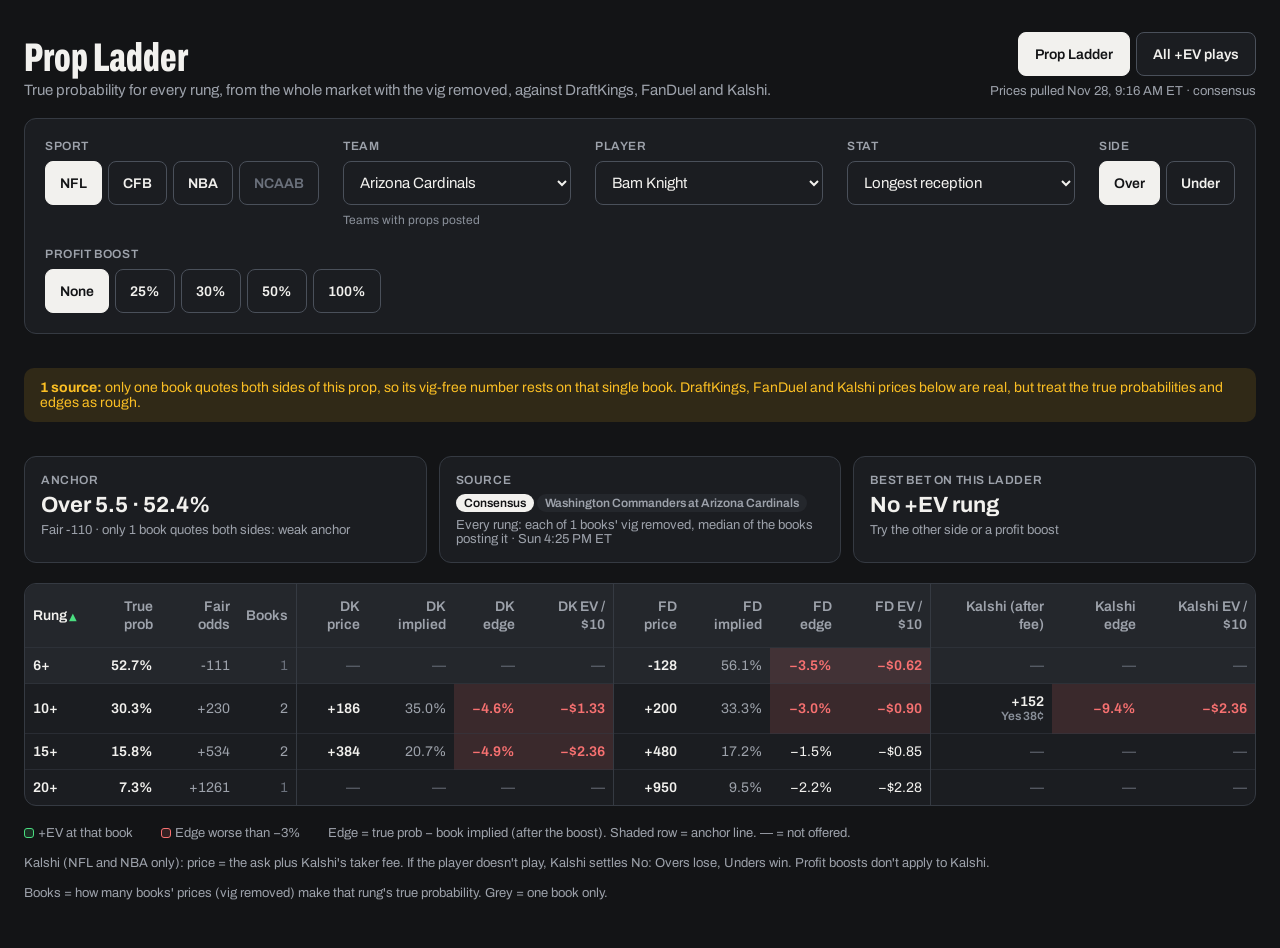
==== commit 4c5ae2f7: "Anytime TD: pooled per-book vig for Yes-only prices Co-Authored-By: Claude Opus 5.5 <noreply@anthrop" ====
--- a/docs/index.html
+++ b/docs/index.html
@@ -66,6 +66,15 @@
   const props = data.props;
   const h = new URLSearchParams(location.hash.slice(1));
   const S = { sport: h.get('sport'), team: h.get('team'), pid: h.get('pid'), stat: h.get('stat'), side: h.get('side') || 'o', boost: +(h.get('boost') || 0), sort: { key: 'rung', dir: 'asc' } };
+  // A link from another page can name the player instead of giving our feed's id (#sport=NFL&player=Jahmyr+Gibbs):
+  // land on him if his props are posted, otherwise say so and open the sport as usual.
+  const norm = (n) => String(n || '').toLowerCase().replace(/-/g, ' ').replace(/[^a-z ]/g, '').split(/\s+/).filter((w) => w && !['jr', 'sr', 'ii', 'iii', 'iv', 'v'].includes(w)).join(' ');
+  let missing = '';
+  if (h.get('player') && !S.pid) {
+    const want = norm(h.get('player')), hit = props.find((p) => (!S.sport || p.sport === S.sport) && norm(p.player) === want);
+    if (hit) { S.sport = hit.sport; S.team = hit.teamName; S.pid = hit.pid; } else missing = h.get('player');
+  }
+  for (const ev of ['click', 'change']) document.querySelector('.controls').addEventListener(ev, () => { missing = ''; }, true);   // the note goes once the reader picks something
 
   const uniq = (xs) => [...new Set(xs)];
   function pills(el, items, cur, onPick) {
@@ -144,8 +153,9 @@
     });
     PL.sortHeaders($('head'), S, () => table(prop));
     const isPin = data.source === 'pinnacle';
-    $('msg').innerHTML = isPin && !prop.pin ? `<p class="warn"><b>No Pinnacle line</b> for this prop, so these are the 9-book numbers. Pinnacle-based props are the ones with a Pinnacle anchor.</p>`
-      : (a.n < 2 && !prop.pin) ? `<p class="warn"><b>1 source:</b> only one book quotes both sides of this prop, so its vig-free number rests on that single book${data.source === 'wide' ? ' (often an exchange)' : ''}. DraftKings, FanDuel and Kalshi prices below are real, but treat the true probabilities and edges as rough.</p>` : '';
+    const miss = missing ? `<p class="warn" style="margin-bottom:8px">No props are posted for ${PL.esc(missing)} right now, so this is another player. Pick one above.</p>` : '';
+    $('msg').innerHTML = miss + (isPin && !prop.pin ? `<p class="warn"><b>No Pinnacle line</b> for this prop, so these are the 9-book numbers. Pinnacle-based props are the ones with a Pinnacle anchor.</p>`
+      : (a.n < 2 && !prop.pin) ? `<p class="warn"><b>1 source:</b> only one book quotes both sides of this prop, so its vig-free number rests on that single book${data.source === 'wide' ? ' (often an exchange)' : ''}. DraftKings, FanDuel and Kalshi prices below are real, but treat the true probabilities and edges as rough.</p>` : '');
     $('rows').innerHTML = PL.sortRows(rows, S.sort).map((x) => x.html).join('') || '<tr><td class="l" colspan="15">Neither book offers this side.</td></tr>';
     const curveTxt = isPin && prop.pin
       ? `Pinnacle sets the anchor; every rung is the 9-book market ladder shifted to match Pinnacle at its line`
@@ -156,7 +166,7 @@
     const vs = game ? (game.away.name + ' at ' + game.home.name) : '';
     $('facts').innerHTML = `
       <div class="card fact"><span class="lbl">${prop.pin ? 'Pinnacle anchor' : 'Anchor'}</span><span class="big">Over ${a.l} · ${PL.pct(a.p)}</span>
-        <span class="small">Fair ${PL.fmtOdds(a.fair)} · ${prop.pin ? "Pinnacle's line, vig removed" + (prop.pin.risk ? ' · Pinnacle limit $' + Number(prop.pin.risk).toLocaleString() : '') : a.n >= 2 ? 'median of ' + a.n + ' books quoting both sides, vig removed' : 'only 1 book quotes both sides: weak anchor'}</span></div>
+        <span class="small">Fair ${PL.fmtOdds(a.fair)} · ${a.pooled && !prop.pin ? 'Yes-only prices from ' + a.n + ' books; each book\'s usual anytime-TD vig removed' : prop.pin ? "Pinnacle's line, vig removed" + (prop.pin.risk ? ' · Pinnacle limit $' + Number(prop.pin.risk).toLocaleString() : '') : a.n >= 2 ? 'median of ' + a.n + ' books quoting both sides, vig removed' : 'only 1 book quotes both sides: weak anchor'}</span></div>
       <div class="card fact"><span class="lbl">Source</span><span><span class="tag dark">${isPin ? (prop.pin ? 'Pinnacle' : 'No Pinnacle line · 9-book') : data.source === 'wide' ? 'Wide · sharp first' : 'Consensus'}</span> <span class="tag">${PL.esc(vs)}</span></span>
         <span class="small">${PL.esc(curveTxt)} · ${PL.when(prop.start)} ET</span></div>
       <div class="card fact"><span class="lbl">Best bet on this ladder</span>
